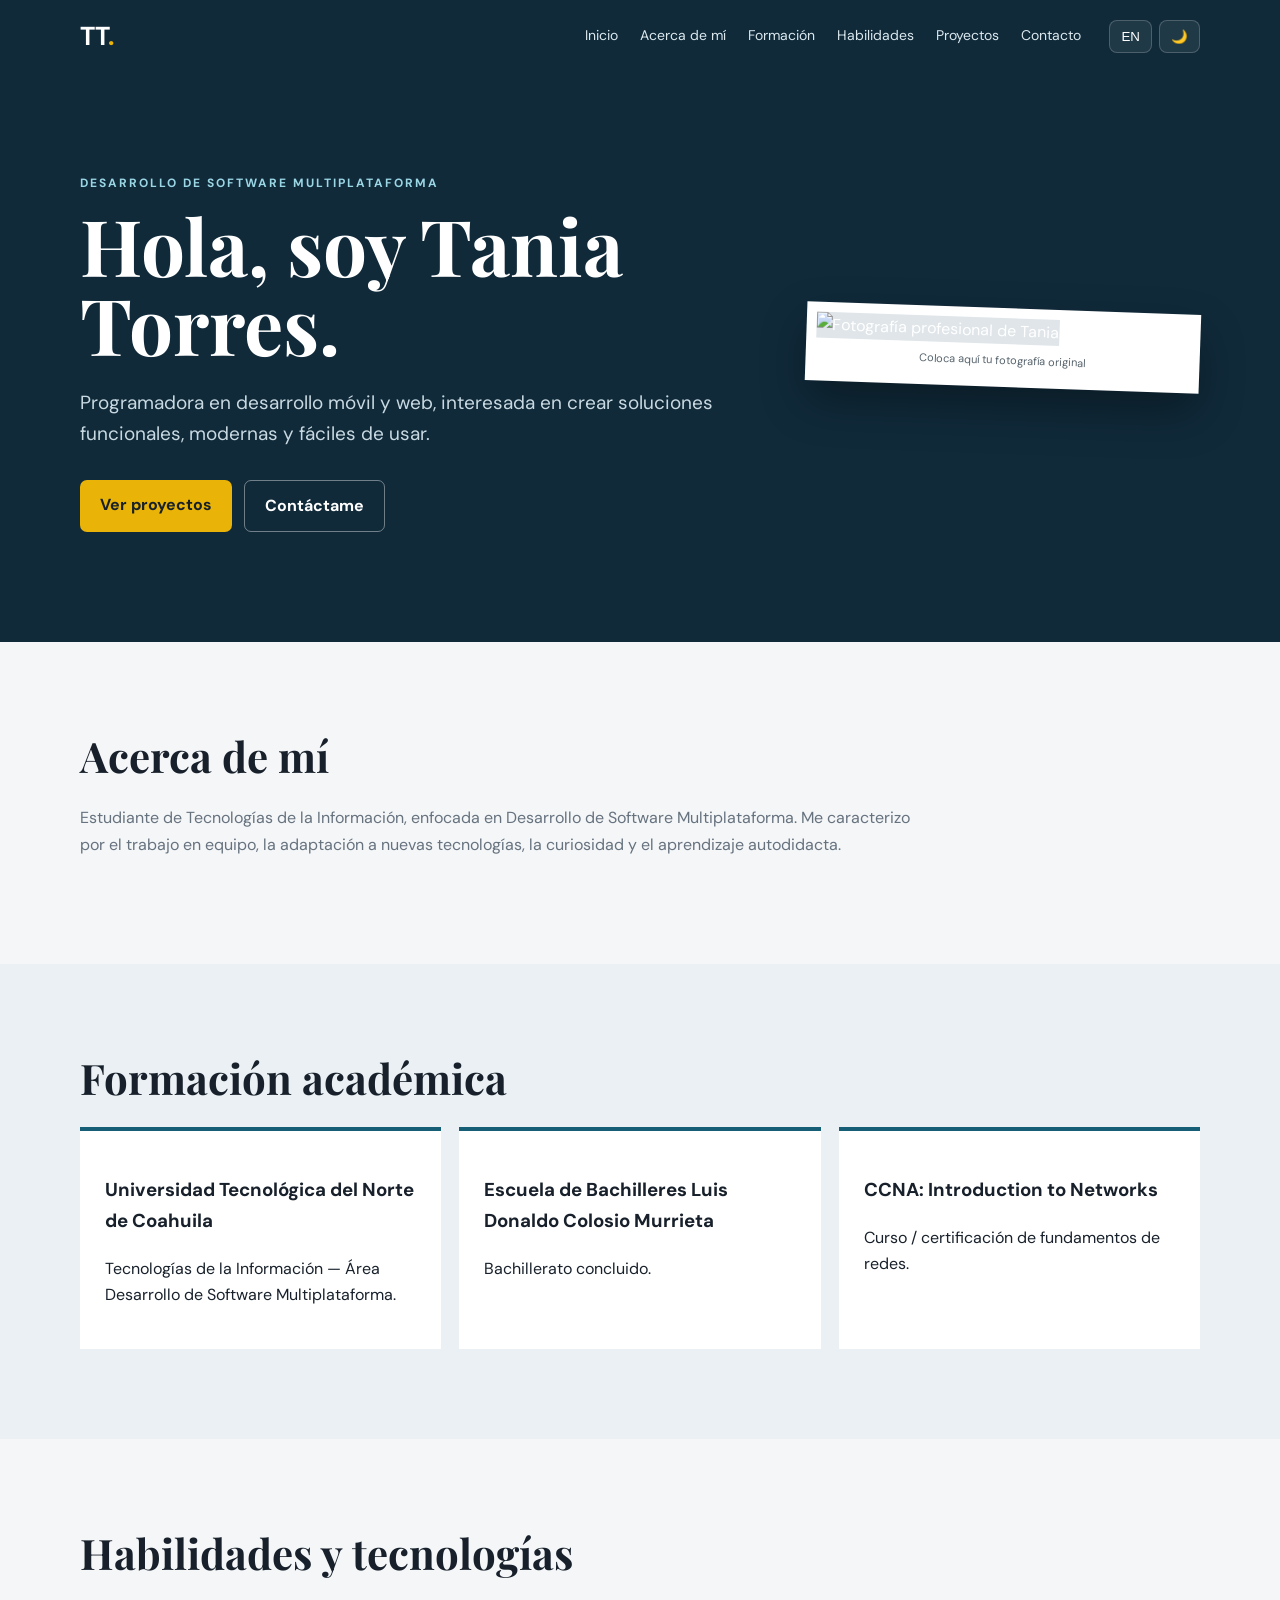
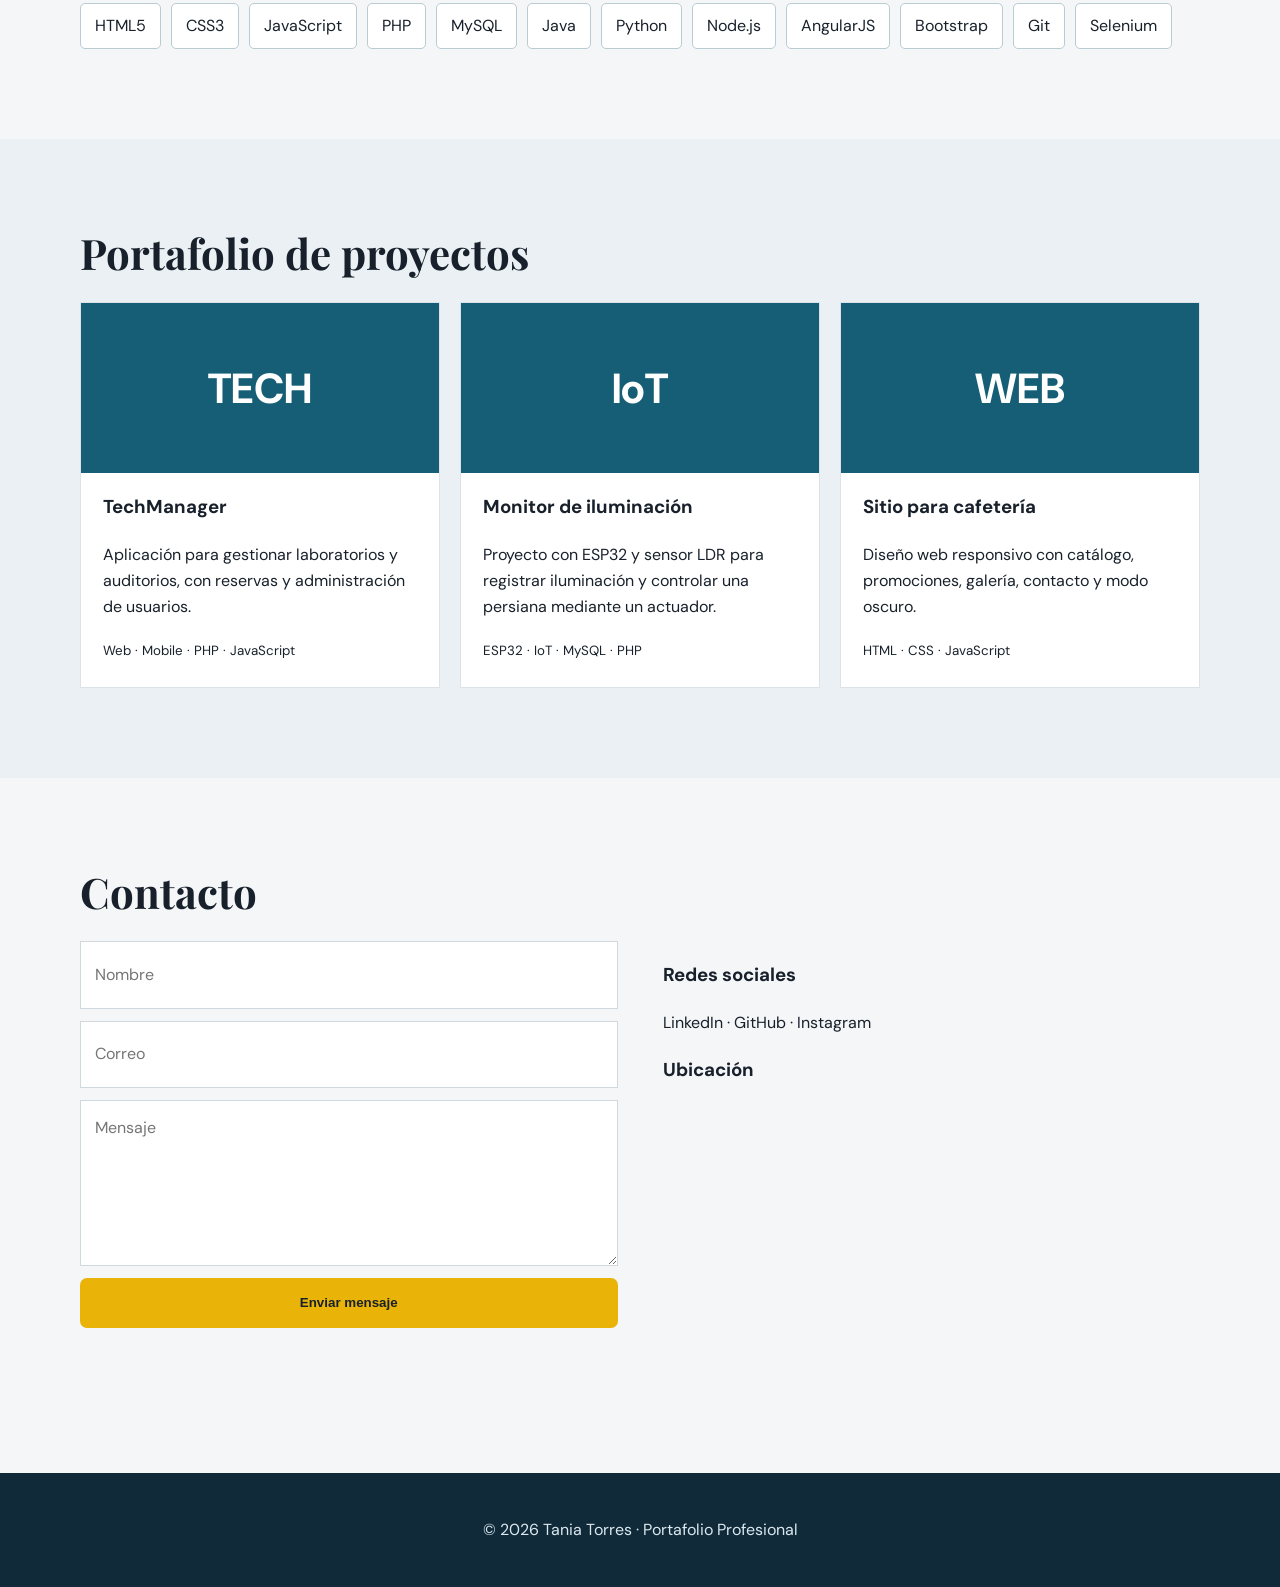
==== portfolio/index.html @ 64c629b9 "Add files via upload" ====
<!DOCTYPE html>
<html lang="es">
<head>
  <meta charset="UTF-8">
  <meta name="viewport" content="width=device-width, initial-scale=1.0">
  <title>Portafolio | Tania Torres</title>
  <link rel="stylesheet" href="style.css">
</head>
<body>
<header class="header">
  <nav class="nav container">
    <a class="logo" href="#inicio">TT<span>.</span></a>
    <button class="menu-btn" id="menuBtn">☰</button>
    <div class="nav-links" id="navLinks">
      <a href="#inicio" data-es="Inicio" data-en="Home">Inicio</a>
      <a href="#sobre-mi" data-es="Acerca de mí" data-en="About me">Acerca de mí</a>
      <a href="#formacion" data-es="Formación" data-en="Education">Formación</a>
      <a href="#habilidades" data-es="Habilidades" data-en="Skills">Habilidades</a>
      <a href="#proyectos" data-es="Proyectos" data-en="Projects">Proyectos</a>
      <a href="#contacto" data-es="Contacto" data-en="Contact">Contacto</a>
    </div>
    <div class="actions">
      <button id="langBtn">EN</button>
      <button id="themeBtn">🌙</button>
    </div>
  </nav>
</header>

<main>
<section id="inicio" class="hero">
  <div class="container hero-grid">
    <div>
      <p class="eyebrow" data-es="DESARROLLO DE SOFTWARE MULTIPLATAFORMA" data-en="MULTIPLATFORM SOFTWARE DEVELOPMENT">DESARROLLO DE SOFTWARE MULTIPLATAFORMA</p>
      <h1 data-es="Hola, soy Tania Torres." data-en="Hi, I'm Tania Torres.">Hola, soy Tania Torres.</h1>
      <p class="lead" data-es="Programadora en desarrollo móvil y web, interesada en crear soluciones funcionales, modernas y fáciles de usar." data-en="Mobile and web developer interested in creating functional, modern and user-friendly solutions.">Programadora en desarrollo móvil y web, interesada en crear soluciones funcionales, modernas y fáciles de usar.</p>
      <div class="buttons"><a class="btn" href="#proyectos" data-es="Ver proyectos" data-en="View projects">Ver proyectos</a><a class="btn secondary" href="#contacto" data-es="Contáctame" data-en="Contact me">Contáctame</a></div>
    </div>
    <div class="photo-card">
      <img src="images/foto-profesional.jpg" alt="Fotografía profesional de Tania">
      <span data-es="Coloca aquí tu fotografía original" data-en="Place your original photo here">Coloca aquí tu fotografía original</span>
    </div>
  </div>
</section>

<section id="sobre-mi" class="section container">
  <h2 data-es="Acerca de mí" data-en="About me">Acerca de mí</h2>
  <p>Estudiante de Tecnologías de la Información, enfocada en Desarrollo de Software Multiplataforma. Me caracterizo por el trabajo en equipo, la adaptación a nuevas tecnologías, la curiosidad y el aprendizaje autodidacta.</p>
</section>

<section id="formacion" class="section alt">
<div class="container">
<h2 data-es="Formación académica" data-en="Education">Formación académica</h2>
<div class="timeline">
<article><h3>Universidad Tecnológica del Norte de Coahuila</h3><p>Tecnologías de la Información — Área Desarrollo de Software Multiplataforma.</p></article>
<article><h3>Escuela de Bachilleres Luis Donaldo Colosio Murrieta</h3><p>Bachillerato concluido.</p></article>
<article><h3>CCNA: Introduction to Networks</h3><p>Curso / certificación de fundamentos de redes.</p></article>
</div>
</div>
</section>

<section id="habilidades" class="section container">
<h2 data-es="Habilidades y tecnologías" data-en="Skills & technologies">Habilidades y tecnologías</h2>
<div class="skills">
<span>HTML5</span><span>CSS3</span><span>JavaScript</span><span>PHP</span><span>MySQL</span><span>Java</span><span>Python</span><span>Node.js</span><span>AngularJS</span><span>Bootstrap</span><span>Git</span><span>Selenium</span>
</div>
</section>

<section id="proyectos" class="section alt">
<div class="container">
<h2 data-es="Portafolio de proyectos" data-en="Project portfolio">Portafolio de proyectos</h2>
<div class="cards">
<article class="card"><div class="project-img">TECH</div><h3>TechManager</h3><p>Aplicación para gestionar laboratorios y auditorios, con reservas y administración de usuarios.</p><small>Web · Mobile · PHP · JavaScript</small></article>
<article class="card"><div class="project-img">IoT</div><h3>Monitor de iluminación</h3><p>Proyecto con ESP32 y sensor LDR para registrar iluminación y controlar una persiana mediante un actuador.</p><small>ESP32 · IoT · MySQL · PHP</small></article>
<article class="card"><div class="project-img">WEB</div><h3>Sitio para cafetería</h3><p>Diseño web responsivo con catálogo, promociones, galería, contacto y modo oscuro.</p><small>HTML · CSS · JavaScript</small></article>
</div>
</div>
</section>

<section id="contacto" class="section container">
<h2 data-es="Contacto" data-en="Contact">Contacto</h2>
<div class="contact-grid">
<form id="contactForm"><input required placeholder="Nombre"><input required type="email" placeholder="Correo"><textarea required placeholder="Mensaje"></textarea><button class="btn" type="submit" data-es="Enviar mensaje" data-en="Send message">Enviar mensaje</button><p id="formMsg"></p></form>
<div><h3>Redes sociales</h3><p>LinkedIn · GitHub · Instagram</p><h3>Ubicación</h3><iframe title="Mapa" src="https://www.google.com/maps?q=Piedras%20Negras%20Coahuila&output=embed"></iframe></div>
</div>
</section>
</main>
<footer><p>© 2026 Tania Torres · Portafolio Profesional</p></footer>
<script src="script.js"></script>
</body>
</html>
---- portfolio/style.css ----
@import url('https://fonts.googleapis.com/css2?family=DM+Sans:wght@400;500;600;700&family=Playfair+Display:wght@600;700&display=swap');
:root{--bg:#f4f6f8;--surface:#fff;--text:#18212b;--muted:#66727e;--primary:#155e75;--accent:#eab308;--line:#dce3e8}*{box-sizing:border-box}html{scroll-behavior:smooth}body{margin:0;font-family:'DM Sans',Arial,sans-serif;background:var(--bg);color:var(--text);line-height:1.65}.container{width:min(1120px,92%);margin:auto}.header{position:sticky;top:0;z-index:50;background:#102a3a;color:#fff}.nav{min-height:72px;display:flex;align-items:center;gap:28px}.logo{font-size:26px;font-weight:700;color:#fff;text-decoration:none;margin-right:auto}.logo span{color:var(--accent)}.nav-links{display:flex;gap:22px}.nav-links a{color:#dbe8ee;text-decoration:none;font-size:14px}.actions{display:flex;gap:7px}.actions button,.menu-btn{border:1px solid #ffffff33;background:#ffffff12;color:#fff;border-radius:8px;padding:8px 11px;cursor:pointer}.menu-btn{display:none}.hero{background:#102a3a;color:#fff;padding:90px 0 110px;position:relative;overflow:hidden}.hero-grid{display:grid;grid-template-columns:1.25fr .75fr;gap:70px;align-items:center}.eyebrow{font-size:12px;letter-spacing:2px;color:#9bd6e5;font-weight:700}.hero h1{font-family:'Playfair Display',serif;font-size:clamp(48px,7vw,78px);line-height:1.02;margin:12px 0 22px}.lead{font-size:19px;color:#c9d9e1;max-width:680px}.buttons{display:flex;gap:12px;margin-top:30px}.btn{border:0;border-radius:7px;padding:12px 20px;background:var(--accent);color:#17212a;text-decoration:none;font-weight:700;cursor:pointer}.btn.secondary{background:transparent;color:#fff;border:1px solid #ffffff66}.photo-card{background:#fff;padding:10px;transform:rotate(2deg);box-shadow:0 20px 45px #0005}.photo-card img{width:100%;height:420px;object-fit:cover;background:#dfe5e9}.photo-card span{display:block;color:#56636c;font-size:11px;text-align:center;padding:7px}.section{padding:90px 0}.section h2{font-family:'Playfair Display',serif;font-size:42px;line-height:1.15;margin:0 0 25px}.section>p{max-width:850px;color:var(--muted)}.alt{background:#eaf0f3}.timeline{display:grid;grid-template-columns:repeat(3,1fr);gap:18px}.timeline article{background:var(--surface);border-top:4px solid var(--primary);padding:25px;min-height:170px}.skills{display:flex;flex-wrap:wrap;gap:10px}.skills span{border:1px solid #b9cbd3;background:#fff;padding:9px 14px;border-radius:5px}.cards{display:grid;grid-template-columns:repeat(3,1fr);gap:20px}.card{background:#fff;border:1px solid var(--line);padding:0 0 24px;overflow:hidden}.card h3,.card p,.card small{margin-left:22px;margin-right:22px}.project-img{height:170px;background:#155e75;color:#fff;display:grid;place-items:center;font-size:42px;font-weight:700}.contact-grid{display:grid;grid-template-columns:1fr 1fr;gap:45px}.contact-grid form{display:grid;gap:12px}.contact-grid input,.contact-grid textarea{width:100%;padding:14px;border:1px solid #cfd8de;background:#fff;font:inherit}.contact-grid textarea{min-height:155px}.contact-grid iframe{width:100%;height:270px;border:0}footer{background:#102a3a;color:#dbe8ee;text-align:center;padding:28px}@media(max-width:800px){.nav-links{display:none;position:absolute;top:72px;left:0;right:0;background:#102a3a;padding:20px;flex-direction:column}.nav-links.open{display:flex}.menu-btn{display:block}.hero-grid,.contact-grid{grid-template-columns:1fr}.timeline,.cards{grid-template-columns:1fr}.hero{padding:65px 0}.photo-card{max-width:500px;margin:auto}.section{padding:65px 0}}body.dark{--bg:#0c151b;--surface:#15232b;--text:#edf4f7;--muted:#a9bbc4;--line:#29404b}body.dark .alt{background:#111f27}body.dark .timeline article,body.dark .card,body.dark .skills span,body.dark .contact-grid input,body.dark .contact-grid textarea{background:#15232b;color:#edf4f7;border-color:#29404b}
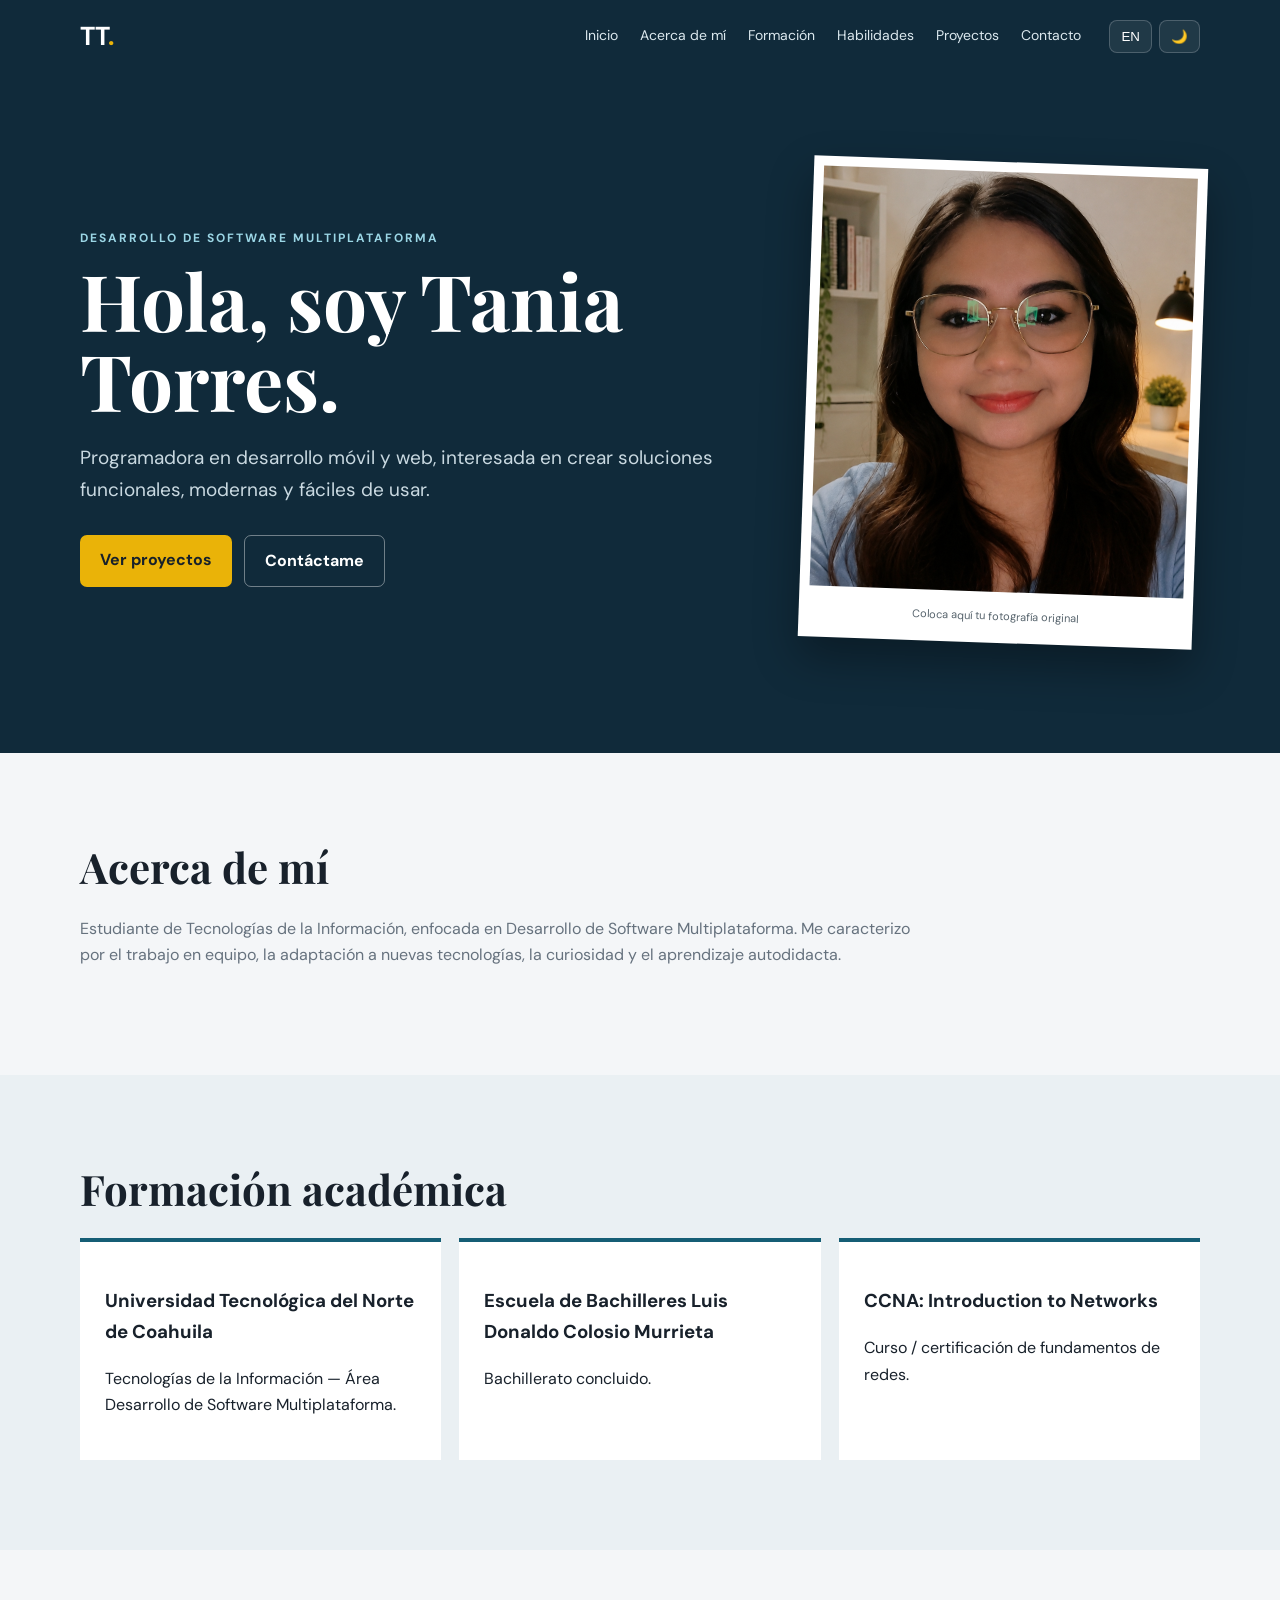
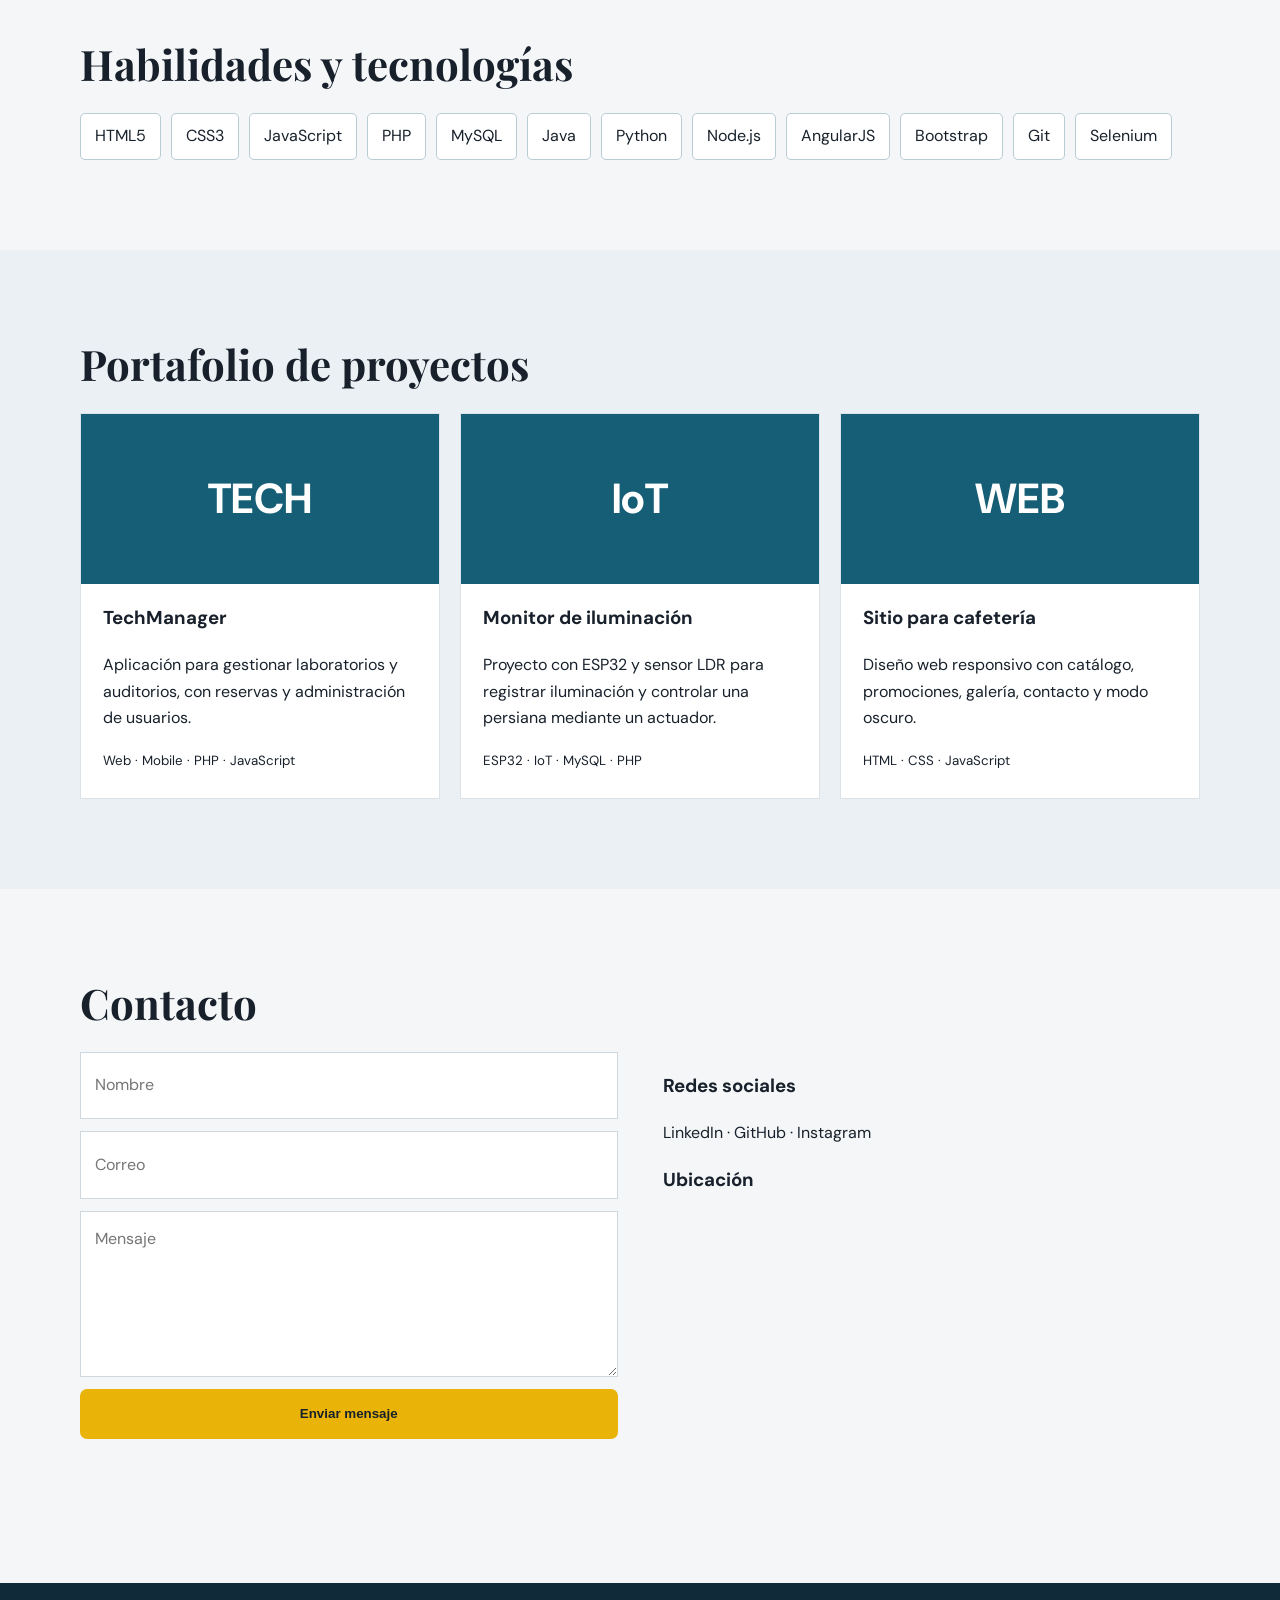
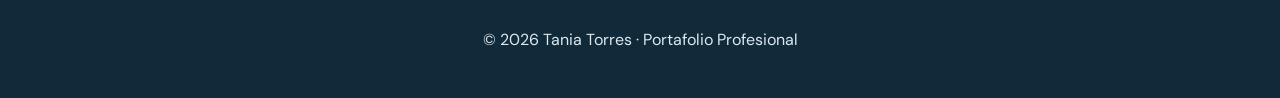
==== commit 13ba880e: "foto" ====
--- a/portfolio/index.html
+++ b/portfolio/index.html
@@ -1,90 +1,118 @@
 <!DOCTYPE html>
 <html lang="es">
+
 <head>
-  <meta charset="UTF-8">
-  <meta name="viewport" content="width=device-width, initial-scale=1.0">
-  <title>Portafolio | Tania Torres</title>
-  <link rel="stylesheet" href="style.css">
+    <meta charset="UTF-8">
+    <meta name="viewport" content="width=device-width, initial-scale=1.0">
+    <title>Portafolio | Tania Torres</title>
+    <link rel="stylesheet" href="style.css">
 </head>
+
 <body>
-<header class="header">
-  <nav class="nav container">
-    <a class="logo" href="#inicio">TT<span>.</span></a>
-    <button class="menu-btn" id="menuBtn">☰</button>
-    <div class="nav-links" id="navLinks">
-      <a href="#inicio" data-es="Inicio" data-en="Home">Inicio</a>
-      <a href="#sobre-mi" data-es="Acerca de mí" data-en="About me">Acerca de mí</a>
-      <a href="#formacion" data-es="Formación" data-en="Education">Formación</a>
-      <a href="#habilidades" data-es="Habilidades" data-en="Skills">Habilidades</a>
-      <a href="#proyectos" data-es="Proyectos" data-en="Projects">Proyectos</a>
-      <a href="#contacto" data-es="Contacto" data-en="Contact">Contacto</a>
-    </div>
-    <div class="actions">
-      <button id="langBtn">EN</button>
-      <button id="themeBtn">🌙</button>
-    </div>
-  </nav>
-</header>
+    <header class="header">
+        <nav class="nav container">
+            <a class="logo" href="#inicio">TT<span>.</span></a>
+            <button class="menu-btn" id="menuBtn">☰</button>
+            <div class="nav-links" id="navLinks">
+                <a href="#inicio" data-es="Inicio" data-en="Home">Inicio</a>
+                <a href="#sobre-mi" data-es="Acerca de mí" data-en="About me">Acerca de mí</a>
+                <a href="#formacion" data-es="Formación" data-en="Education">Formación</a>
+                <a href="#habilidades" data-es="Habilidades" data-en="Skills">Habilidades</a>
+                <a href="#proyectos" data-es="Proyectos" data-en="Projects">Proyectos</a>
+                <a href="#contacto" data-es="Contacto" data-en="Contact">Contacto</a>
+            </div>
+            <div class="actions">
+                <button id="langBtn">EN</button>
+                <button id="themeBtn">🌙</button>
+            </div>
+        </nav>
+    </header>
 
-<main>
-<section id="inicio" class="hero">
-  <div class="container hero-grid">
-    <div>
-      <p class="eyebrow" data-es="DESARROLLO DE SOFTWARE MULTIPLATAFORMA" data-en="MULTIPLATFORM SOFTWARE DEVELOPMENT">DESARROLLO DE SOFTWARE MULTIPLATAFORMA</p>
-      <h1 data-es="Hola, soy Tania Torres." data-en="Hi, I'm Tania Torres.">Hola, soy Tania Torres.</h1>
-      <p class="lead" data-es="Programadora en desarrollo móvil y web, interesada en crear soluciones funcionales, modernas y fáciles de usar." data-en="Mobile and web developer interested in creating functional, modern and user-friendly solutions.">Programadora en desarrollo móvil y web, interesada en crear soluciones funcionales, modernas y fáciles de usar.</p>
-      <div class="buttons"><a class="btn" href="#proyectos" data-es="Ver proyectos" data-en="View projects">Ver proyectos</a><a class="btn secondary" href="#contacto" data-es="Contáctame" data-en="Contact me">Contáctame</a></div>
-    </div>
-    <div class="photo-card">
-      <img src="images/foto-profesional.jpg" alt="Fotografía profesional de Tania">
-      <span data-es="Coloca aquí tu fotografía original" data-en="Place your original photo here">Coloca aquí tu fotografía original</span>
-    </div>
-  </div>
-</section>
+    <main>
+        <section id="inicio" class="hero">
+            <div class="container hero-grid">
+                <div>
+                    <p class="eyebrow" data-es="DESARROLLO DE SOFTWARE MULTIPLATAFORMA" data-en="MULTIPLATFORM SOFTWARE DEVELOPMENT">DESARROLLO DE SOFTWARE MULTIPLATAFORMA</p>
+                    <h1 data-es="Hola, soy Tania Torres." data-en="Hi, I'm Tania Torres.">Hola, soy Tania Torres.</h1>
+                    <p class="lead" data-es="Programadora en desarrollo móvil y web, interesada en crear soluciones funcionales, modernas y fáciles de usar." data-en="Mobile and web developer interested in creating functional, modern and user-friendly solutions.">Programadora en desarrollo móvil y web, interesada en crear soluciones funcionales, modernas y fáciles de usar.</p>
+                    <div class="buttons"><a class="btn" href="#proyectos" data-es="Ver proyectos" data-en="View projects">Ver proyectos</a><a class="btn secondary" href="#contacto" data-es="Contáctame" data-en="Contact me">Contáctame</a></div>
+                </div>
+                <div class="photo-card">
+                    <img src="images/foto.png" alt="Fotografía profesional de Tania">
+                    <span data-es="Coloca aquí tu fotografía original" data-en="Place your original photo here">Coloca aquí tu fotografía original</span>
+                </div>
+            </div>
+        </section>
 
-<section id="sobre-mi" class="section container">
-  <h2 data-es="Acerca de mí" data-en="About me">Acerca de mí</h2>
-  <p>Estudiante de Tecnologías de la Información, enfocada en Desarrollo de Software Multiplataforma. Me caracterizo por el trabajo en equipo, la adaptación a nuevas tecnologías, la curiosidad y el aprendizaje autodidacta.</p>
-</section>
+        <section id="sobre-mi" class="section container">
+            <h2 data-es="Acerca de mí" data-en="About me">Acerca de mí</h2>
+            <p>Estudiante de Tecnologías de la Información, enfocada en Desarrollo de Software Multiplataforma. Me caracterizo por el trabajo en equipo, la adaptación a nuevas tecnologías, la curiosidad y el aprendizaje autodidacta.</p>
+        </section>
 
-<section id="formacion" class="section alt">
-<div class="container">
-<h2 data-es="Formación académica" data-en="Education">Formación académica</h2>
-<div class="timeline">
-<article><h3>Universidad Tecnológica del Norte de Coahuila</h3><p>Tecnologías de la Información — Área Desarrollo de Software Multiplataforma.</p></article>
-<article><h3>Escuela de Bachilleres Luis Donaldo Colosio Murrieta</h3><p>Bachillerato concluido.</p></article>
-<article><h3>CCNA: Introduction to Networks</h3><p>Curso / certificación de fundamentos de redes.</p></article>
-</div>
-</div>
-</section>
+        <section id="formacion" class="section alt">
+            <div class="container">
+                <h2 data-es="Formación académica" data-en="Education">Formación académica</h2>
+                <div class="timeline">
+                    <article>
+                        <h3>Universidad Tecnológica del Norte de Coahuila</h3>
+                        <p>Tecnologías de la Información — Área Desarrollo de Software Multiplataforma.</p>
+                    </article>
+                    <article>
+                        <h3>Escuela de Bachilleres Luis Donaldo Colosio Murrieta</h3>
+                        <p>Bachillerato concluido.</p>
+                    </article>
+                    <article>
+                        <h3>CCNA: Introduction to Networks</h3>
+                        <p>Curso / certificación de fundamentos de redes.</p>
+                    </article>
+                </div>
+            </div>
+        </section>
 
-<section id="habilidades" class="section container">
-<h2 data-es="Habilidades y tecnologías" data-en="Skills & technologies">Habilidades y tecnologías</h2>
-<div class="skills">
-<span>HTML5</span><span>CSS3</span><span>JavaScript</span><span>PHP</span><span>MySQL</span><span>Java</span><span>Python</span><span>Node.js</span><span>AngularJS</span><span>Bootstrap</span><span>Git</span><span>Selenium</span>
-</div>
-</section>
+        <section id="habilidades" class="section container">
+            <h2 data-es="Habilidades y tecnologías" data-en="Skills & technologies">Habilidades y tecnologías</h2>
+            <div class="skills">
+                <span>HTML5</span><span>CSS3</span><span>JavaScript</span><span>PHP</span><span>MySQL</span><span>Java</span><span>Python</span><span>Node.js</span><span>AngularJS</span><span>Bootstrap</span><span>Git</span><span>Selenium</span>
+            </div>
+        </section>
 
-<section id="proyectos" class="section alt">
-<div class="container">
-<h2 data-es="Portafolio de proyectos" data-en="Project portfolio">Portafolio de proyectos</h2>
-<div class="cards">
-<article class="card"><div class="project-img">TECH</div><h3>TechManager</h3><p>Aplicación para gestionar laboratorios y auditorios, con reservas y administración de usuarios.</p><small>Web · Mobile · PHP · JavaScript</small></article>
-<article class="card"><div class="project-img">IoT</div><h3>Monitor de iluminación</h3><p>Proyecto con ESP32 y sensor LDR para registrar iluminación y controlar una persiana mediante un actuador.</p><small>ESP32 · IoT · MySQL · PHP</small></article>
-<article class="card"><div class="project-img">WEB</div><h3>Sitio para cafetería</h3><p>Diseño web responsivo con catálogo, promociones, galería, contacto y modo oscuro.</p><small>HTML · CSS · JavaScript</small></article>
-</div>
-</div>
-</section>
+        <section id="proyectos" class="section alt">
+            <div class="container">
+                <h2 data-es="Portafolio de proyectos" data-en="Project portfolio">Portafolio de proyectos</h2>
+                <div class="cards">
+                    <article class="card">
+                        <div class="project-img">TECH</div>
+                        <h3>TechManager</h3>
+                        <p>Aplicación para gestionar laboratorios y auditorios, con reservas y administración de usuarios.</p><small>Web · Mobile · PHP · JavaScript</small></article>
+                    <article class="card">
+                        <div class="project-img">IoT</div>
+                        <h3>Monitor de iluminación</h3>
+                        <p>Proyecto con ESP32 y sensor LDR para registrar iluminación y controlar una persiana mediante un actuador.</p><small>ESP32 · IoT · MySQL · PHP</small></article>
+                    <article class="card">
+                        <div class="project-img">WEB</div>
+                        <h3>Sitio para cafetería</h3>
+                        <p>Diseño web responsivo con catálogo, promociones, galería, contacto y modo oscuro.</p><small>HTML · CSS · JavaScript</small></article>
+                </div>
+            </div>
+        </section>
 
-<section id="contacto" class="section container">
-<h2 data-es="Contacto" data-en="Contact">Contacto</h2>
-<div class="contact-grid">
-<form id="contactForm"><input required placeholder="Nombre"><input required type="email" placeholder="Correo"><textarea required placeholder="Mensaje"></textarea><button class="btn" type="submit" data-es="Enviar mensaje" data-en="Send message">Enviar mensaje</button><p id="formMsg"></p></form>
-<div><h3>Redes sociales</h3><p>LinkedIn · GitHub · Instagram</p><h3>Ubicación</h3><iframe title="Mapa" src="https://www.google.com/maps?q=Piedras%20Negras%20Coahuila&output=embed"></iframe></div>
-</div>
-</section>
-</main>
-<footer><p>© 2026 Tania Torres · Portafolio Profesional</p></footer>
-<script src="script.js"></script>
+        <section id="contacto" class="section container">
+            <h2 data-es="Contacto" data-en="Contact">Contacto</h2>
+            <div class="contact-grid">
+                <form id="contactForm"><input required placeholder="Nombre"><input required type="email" placeholder="Correo"><textarea required placeholder="Mensaje"></textarea><button class="btn" type="submit" data-es="Enviar mensaje" data-en="Send message">Enviar mensaje</button>
+                    <p id="formMsg"></p>
+                </form>
+                <div>
+                    <h3>Redes sociales</h3>
+                    <p>LinkedIn · GitHub · Instagram</p>
+                    <h3>Ubicación</h3><iframe title="Mapa" src="https://www.google.com/maps?q=Piedras%20Negras%20Coahuila&output=embed"></iframe></div>
+            </div>
+        </section>
+    </main>
+    <footer>
+        <p>© 2026 Tania Torres · Portafolio Profesional</p>
+    </footer>
+    <script src="script.js"></script>
 </body>
+
 </html>
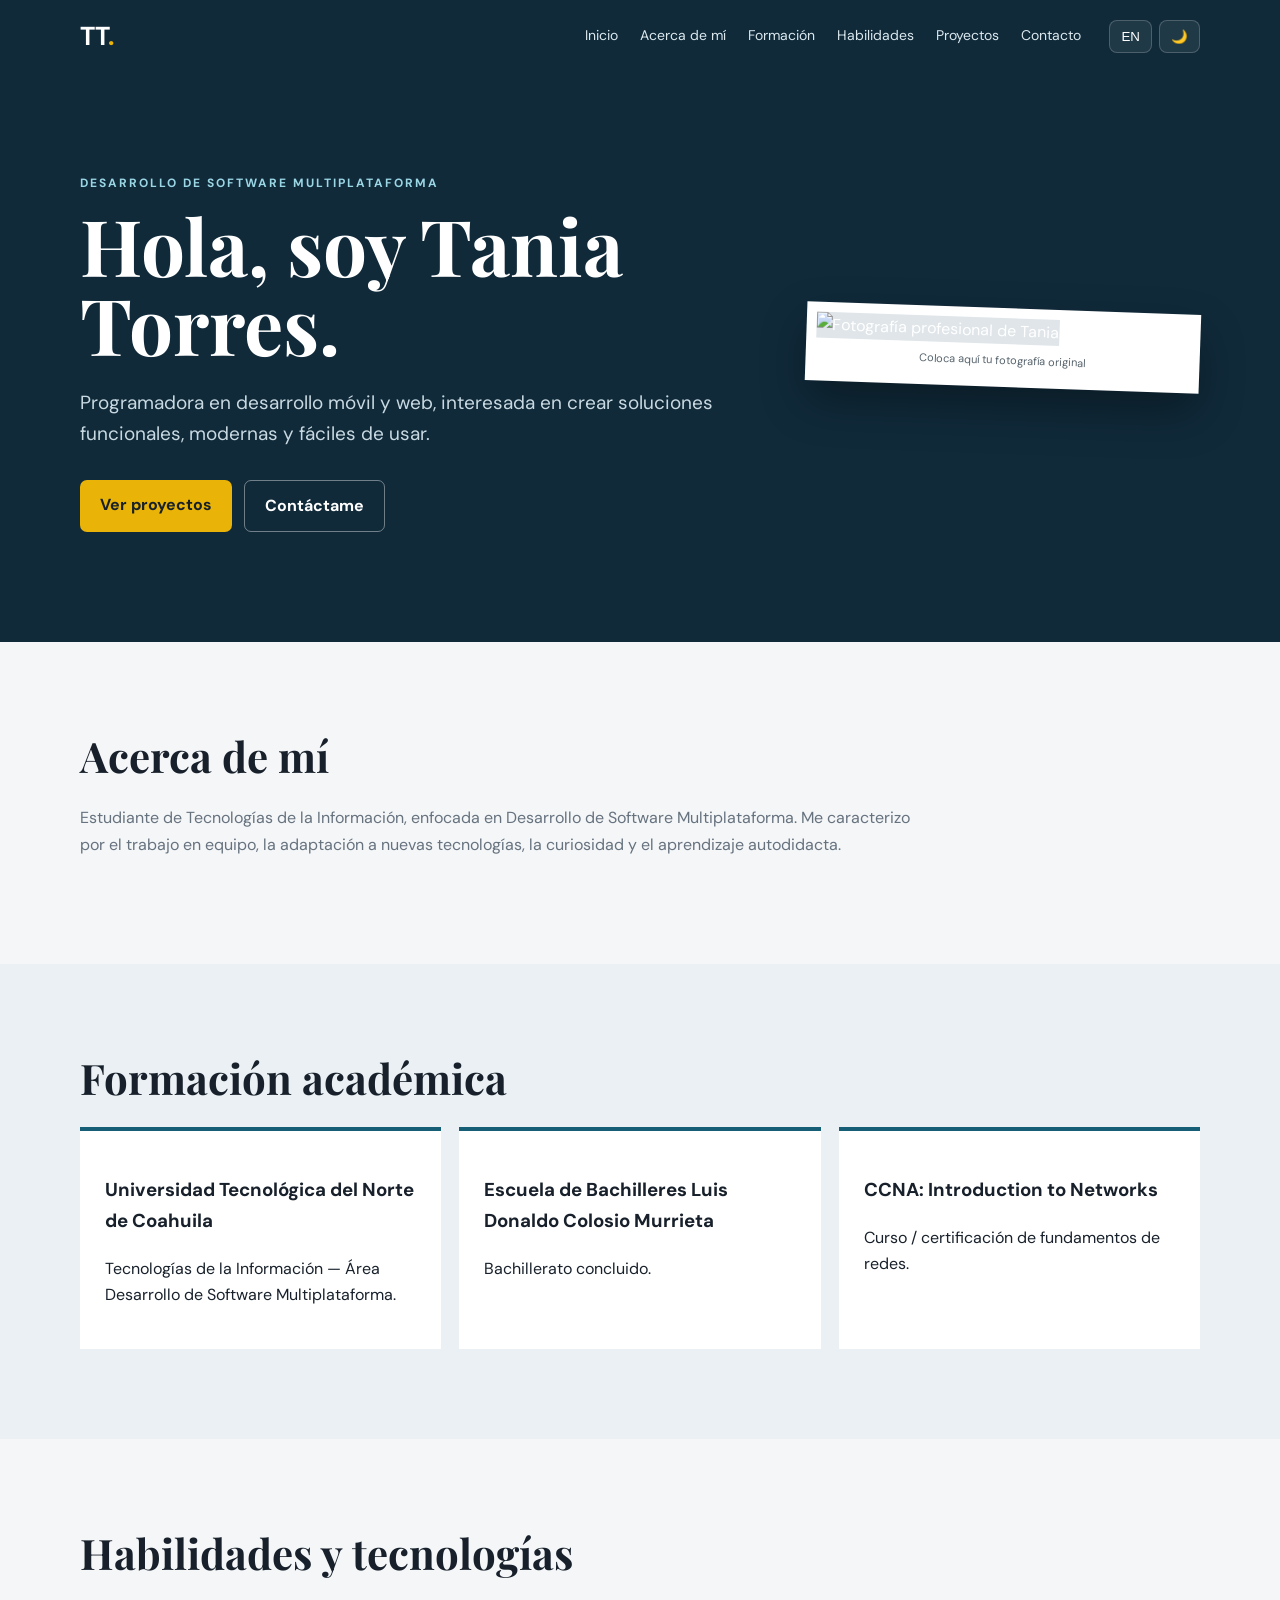
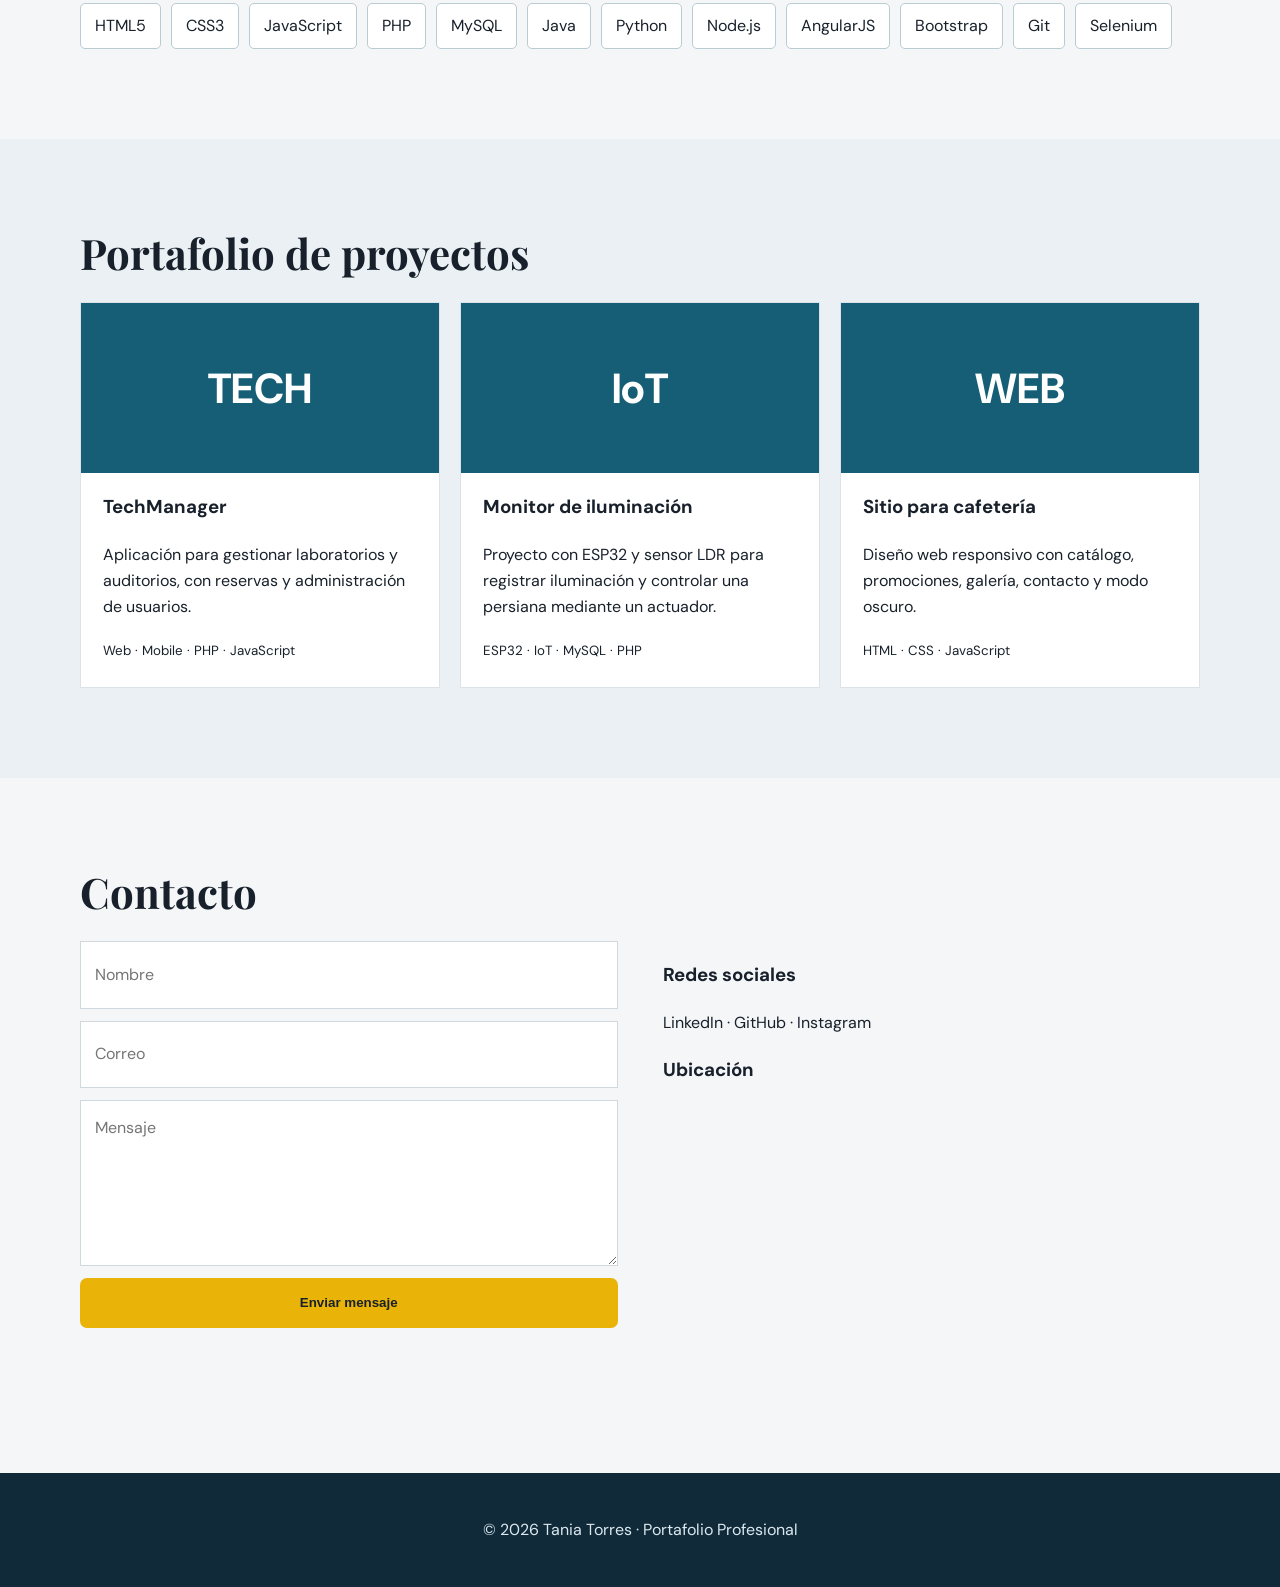
==== commit 0f45c004: "Merge branch 'main' of https://github.com/Tania2809/prac_2-unidad_4" ====
--- a/portfolio/index.html
+++ b/portfolio/index.html
@@ -4,7 +4,7 @@
 <head>
     <meta charset="UTF-8">
     <meta name="viewport" content="width=device-width, initial-scale=1.0">
-    <title>Portafolio | Tania Torres</title>
+    <title data-es="Portafolio | Tania Torres" data-en="Portfolio | Tania Torres">Portafolio | Tania Torres</title>
     <link rel="stylesheet" href="style.css">
 </head>
 
@@ -38,7 +38,7 @@
                     <div class="buttons"><a class="btn" href="#proyectos" data-es="Ver proyectos" data-en="View projects">Ver proyectos</a><a class="btn secondary" href="#contacto" data-es="Contáctame" data-en="Contact me">Contáctame</a></div>
                 </div>
                 <div class="photo-card">
-                    <img src="images/foto.png" alt="Fotografía profesional de Tania">
+                    <img src="images/foto-profesional.jpg" alt="Fotografía profesional de Tania" data-alt-es="Fotografía profesional de Tania" data-alt-en="Tania's professional photo">
                     <span data-es="Coloca aquí tu fotografía original" data-en="Place your original photo here">Coloca aquí tu fotografía original</span>
                 </div>
             </div>
@@ -46,7 +46,7 @@
 
         <section id="sobre-mi" class="section container">
             <h2 data-es="Acerca de mí" data-en="About me">Acerca de mí</h2>
-            <p>Estudiante de Tecnologías de la Información, enfocada en Desarrollo de Software Multiplataforma. Me caracterizo por el trabajo en equipo, la adaptación a nuevas tecnologías, la curiosidad y el aprendizaje autodidacta.</p>
+            <p data-es="Estudiante de Tecnologías de la Información, enfocada en Desarrollo de Software Multiplataforma. Me caracterizo por el trabajo en equipo, la adaptación a nuevas tecnologías, la curiosidad y el aprendizaje autodidacta." data-en="Information Technology student focused on Multiplatform Software Development. I am characterized by teamwork, adaptability to new technologies, curiosity, and self-directed learning.">Estudiante de Tecnologías de la Información, enfocada en Desarrollo de Software Multiplataforma. Me caracterizo por el trabajo en equipo, la adaptación a nuevas tecnologías, la curiosidad y el aprendizaje autodidacta.</p>
         </section>
 
         <section id="formacion" class="section alt">
@@ -54,16 +54,16 @@
                 <h2 data-es="Formación académica" data-en="Education">Formación académica</h2>
                 <div class="timeline">
                     <article>
-                        <h3>Universidad Tecnológica del Norte de Coahuila</h3>
-                        <p>Tecnologías de la Información — Área Desarrollo de Software Multiplataforma.</p>
+                        <h3 data-es="Universidad Tecnológica del Norte de Coahuila" data-en="Technological University of Northern Coahuila">Universidad Tecnológica del Norte de Coahuila</h3>
+                        <p data-es="Tecnologías de la Información — Área Desarrollo de Software Multiplataforma." data-en="Information Technology — Multiplatform Software Development area.">Tecnologías de la Información — Área Desarrollo de Software Multiplataforma.</p>
                     </article>
                     <article>
-                        <h3>Escuela de Bachilleres Luis Donaldo Colosio Murrieta</h3>
-                        <p>Bachillerato concluido.</p>
+                        <h3 data-es="Escuela de Bachilleres Luis Donaldo Colosio Murrieta" data-en="Luis Donaldo Colosio Murrieta High School">Escuela de Bachilleres Luis Donaldo Colosio Murrieta</h3>
+                        <p data-es="Bachillerato concluido." data-en="High school completed.">Bachillerato concluido.</p>
                     </article>
                     <article>
-                        <h3>CCNA: Introduction to Networks</h3>
-                        <p>Curso / certificación de fundamentos de redes.</p>
+                        <h3 data-es="CCNA: Introduction to Networks" data-en="CCNA: Introduction to Networks">CCNA: Introduction to Networks</h3>
+                        <p data-es="Curso / certificación de fundamentos de redes." data-en="Networking fundamentals course / certification.">Curso / certificación de fundamentos de redes.</p>
                     </article>
                 </div>
             </div>
@@ -83,15 +83,15 @@
                     <article class="card">
                         <div class="project-img">TECH</div>
                         <h3>TechManager</h3>
-                        <p>Aplicación para gestionar laboratorios y auditorios, con reservas y administración de usuarios.</p><small>Web · Mobile · PHP · JavaScript</small></article>
+                        <p data-es="Aplicación para gestionar laboratorios y auditorios, con reservas y administración de usuarios." data-en="Application for managing laboratories and auditoriums, including reservations and user administration.">Aplicación para gestionar laboratorios y auditorios, con reservas y administración de usuarios.</p><small data-es="Web · Mobile · PHP · JavaScript" data-en="Web · Mobile · PHP · JavaScript">Web · Mobile · PHP · JavaScript</small></article>
                     <article class="card">
                         <div class="project-img">IoT</div>
-                        <h3>Monitor de iluminación</h3>
-                        <p>Proyecto con ESP32 y sensor LDR para registrar iluminación y controlar una persiana mediante un actuador.</p><small>ESP32 · IoT · MySQL · PHP</small></article>
+                        <h3 data-es="Monitor de iluminación" data-en="Lighting monitor">Monitor de iluminación</h3>
+                        <p data-es="Proyecto con ESP32 y sensor LDR para registrar iluminación y controlar una persiana mediante un actuador." data-en="Project using ESP32 and an LDR sensor to record lighting and control a blind using an actuator.">Proyecto con ESP32 y sensor LDR para registrar iluminación y controlar una persiana mediante un actuador.</p><small>ESP32 · IoT · MySQL · PHP</small></article>
                     <article class="card">
                         <div class="project-img">WEB</div>
-                        <h3>Sitio para cafetería</h3>
-                        <p>Diseño web responsivo con catálogo, promociones, galería, contacto y modo oscuro.</p><small>HTML · CSS · JavaScript</small></article>
+                        <h3 data-es="Sitio para cafetería" data-en="Café website">Sitio para cafetería</h3>
+                        <p data-es="Diseño web responsivo con catálogo, promociones, galería, contacto y modo oscuro." data-en="Responsive website with catalog, promotions, gallery, contact section, and dark mode.">Diseño web responsivo con catálogo, promociones, galería, contacto y modo oscuro.</p><small>HTML · CSS · JavaScript</small></article>
                 </div>
             </div>
         </section>
@@ -99,18 +99,19 @@
         <section id="contacto" class="section container">
             <h2 data-es="Contacto" data-en="Contact">Contacto</h2>
             <div class="contact-grid">
-                <form id="contactForm"><input required placeholder="Nombre"><input required type="email" placeholder="Correo"><textarea required placeholder="Mensaje"></textarea><button class="btn" type="submit" data-es="Enviar mensaje" data-en="Send message">Enviar mensaje</button>
+                <form id="contactForm"><input required data-placeholder-es="Nombre" data-placeholder-en="Name" placeholder="Nombre"><input required type="email" data-placeholder-es="Correo" data-placeholder-en="Email" placeholder="Correo"><textarea required data-placeholder-es="Mensaje"
+                        data-placeholder-en="Message" placeholder="Mensaje"></textarea><button class="btn" type="submit" data-es="Enviar mensaje" data-en="Send message">Enviar mensaje</button>
                     <p id="formMsg"></p>
                 </form>
                 <div>
-                    <h3>Redes sociales</h3>
+                    <h3 data-es="Redes sociales" data-en="Social media">Redes sociales</h3>
                     <p>LinkedIn · GitHub · Instagram</p>
-                    <h3>Ubicación</h3><iframe title="Mapa" src="https://www.google.com/maps?q=Piedras%20Negras%20Coahuila&output=embed"></iframe></div>
+                    <h3 data-es="Ubicación" data-en="Location">Ubicación</h3><iframe title="Mapa" src="https://www.google.com/maps?q=Piedras%20Negras%20Coahuila&output=embed"></iframe></div>
             </div>
         </section>
     </main>
     <footer>
-        <p>© 2026 Tania Torres · Portafolio Profesional</p>
+        <p data-es="© 2026 Tania Torres · Portafolio Profesional" data-en="© 2026 Tania Torres · Professional Portfolio">© 2026 Tania Torres · Portafolio Profesional</p>
     </footer>
     <script src="script.js"></script>
 </body>
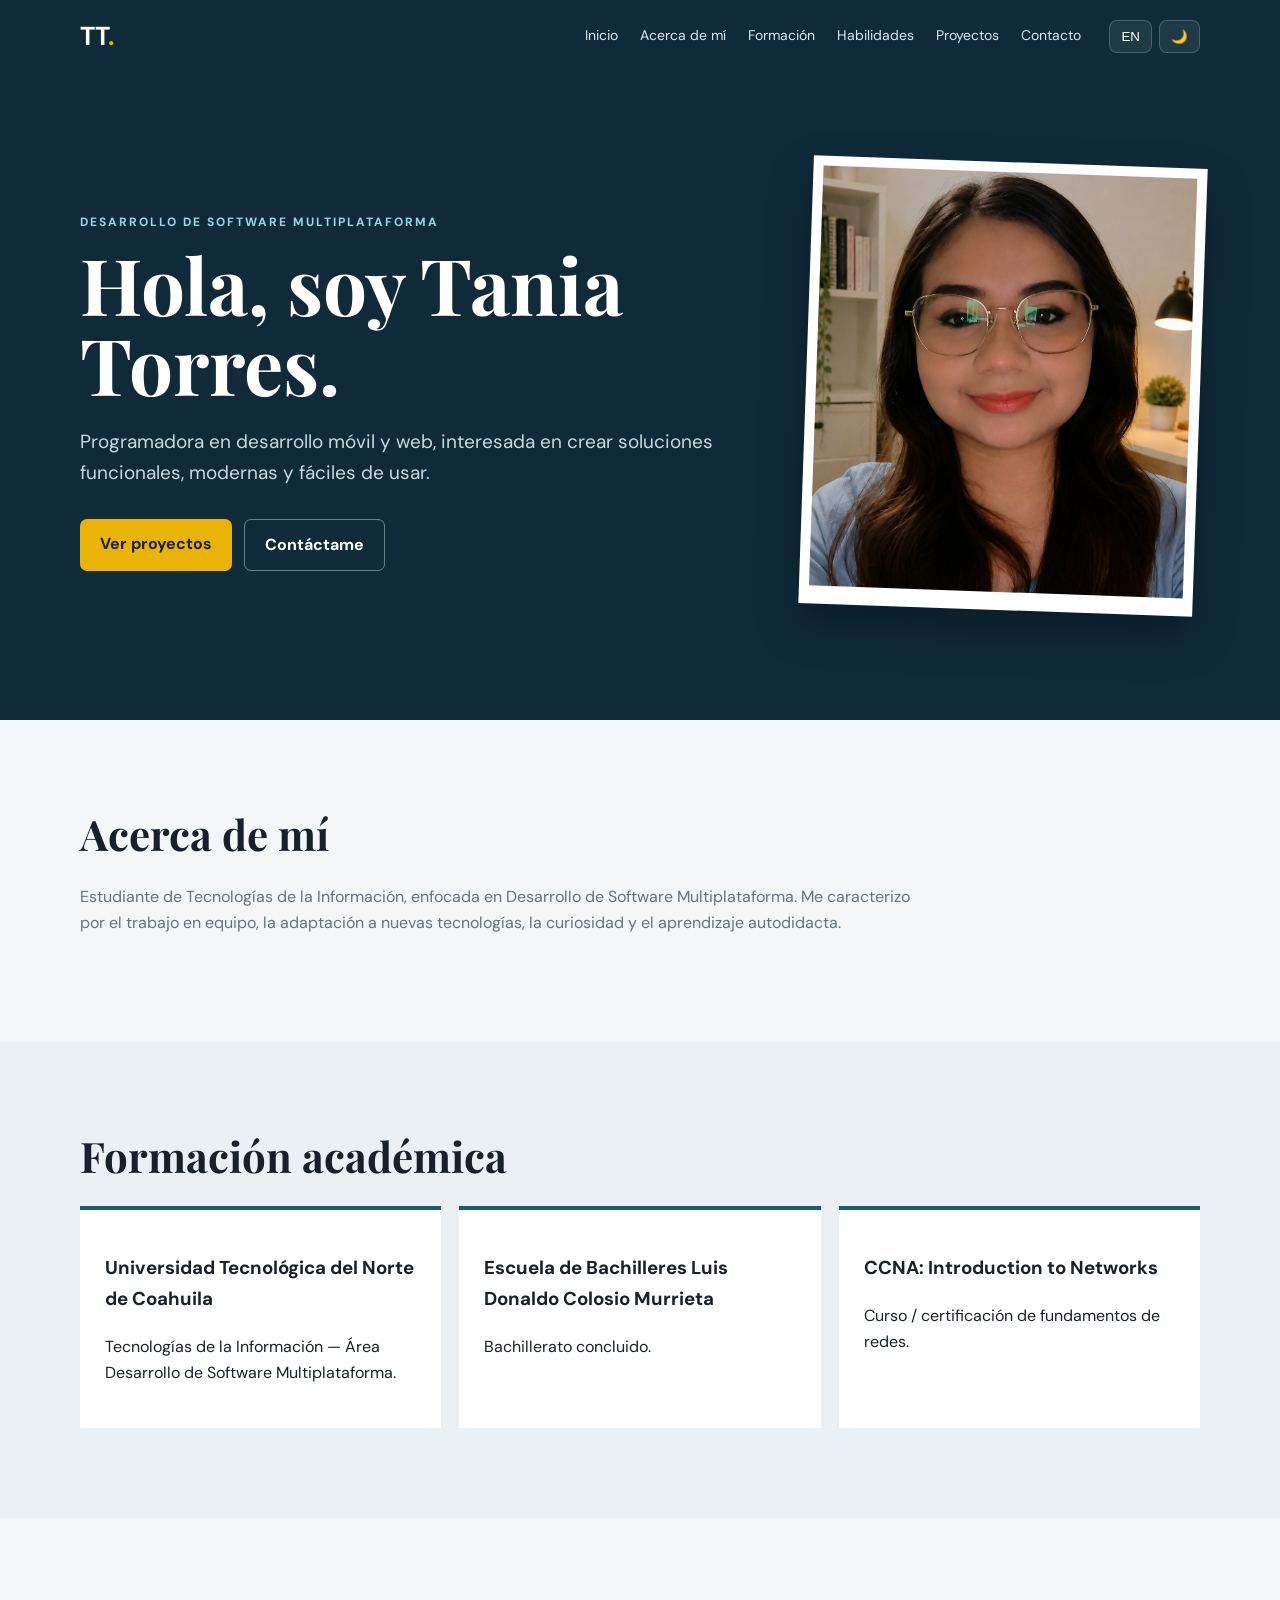
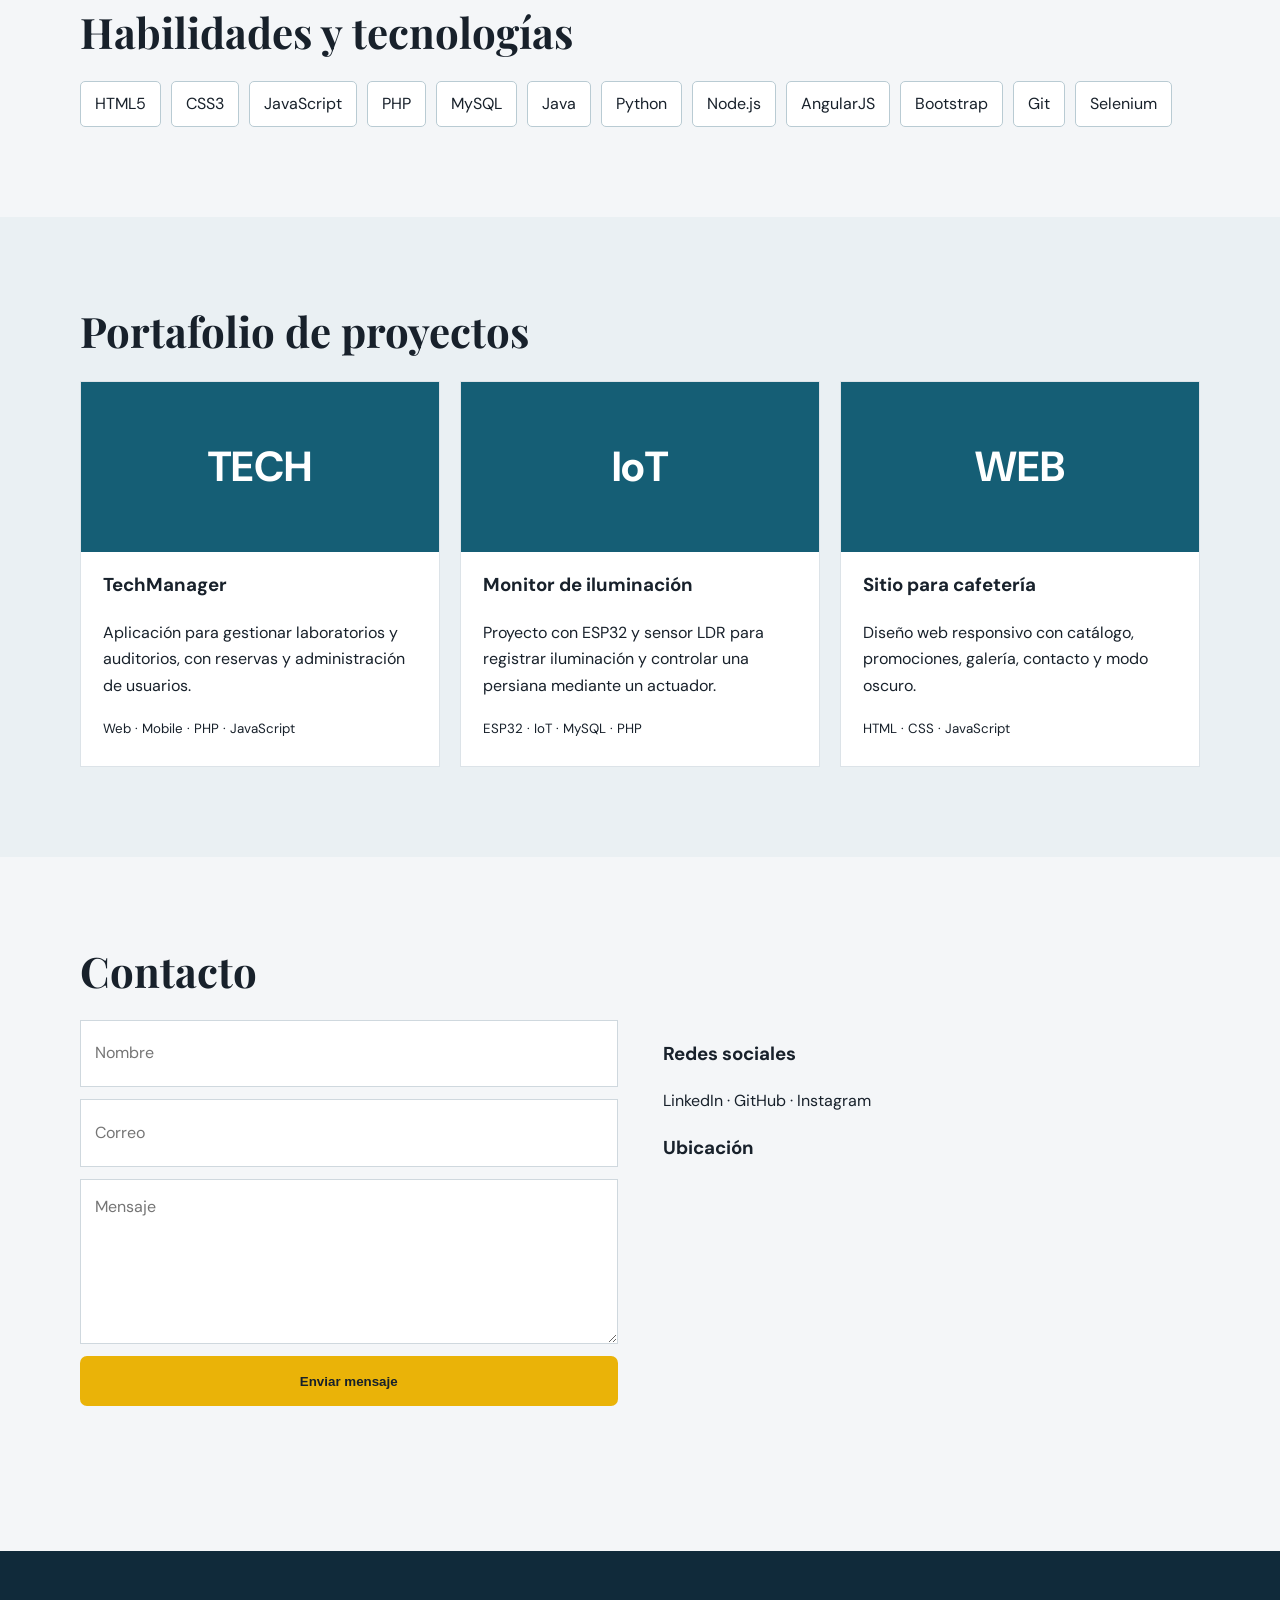
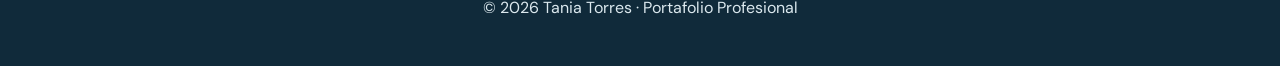
==== commit 8ce62c56: "img" ====
--- a/portfolio/index.html
+++ b/portfolio/index.html
@@ -38,8 +38,8 @@
                     <div class="buttons"><a class="btn" href="#proyectos" data-es="Ver proyectos" data-en="View projects">Ver proyectos</a><a class="btn secondary" href="#contacto" data-es="Contáctame" data-en="Contact me">Contáctame</a></div>
                 </div>
                 <div class="photo-card">
-                    <img src="images/foto-profesional.jpg" alt="Fotografía profesional de Tania" data-alt-es="Fotografía profesional de Tania" data-alt-en="Tania's professional photo">
-                    <span data-es="Coloca aquí tu fotografía original" data-en="Place your original photo here">Coloca aquí tu fotografía original</span>
+                    <img src="images/foto.png" alt="Fotografía profesional de Tania" data-alt-es="Fotografía profesional de Tania" data-alt-en="Tania's professional photo">
+
                 </div>
             </div>
         </section>
